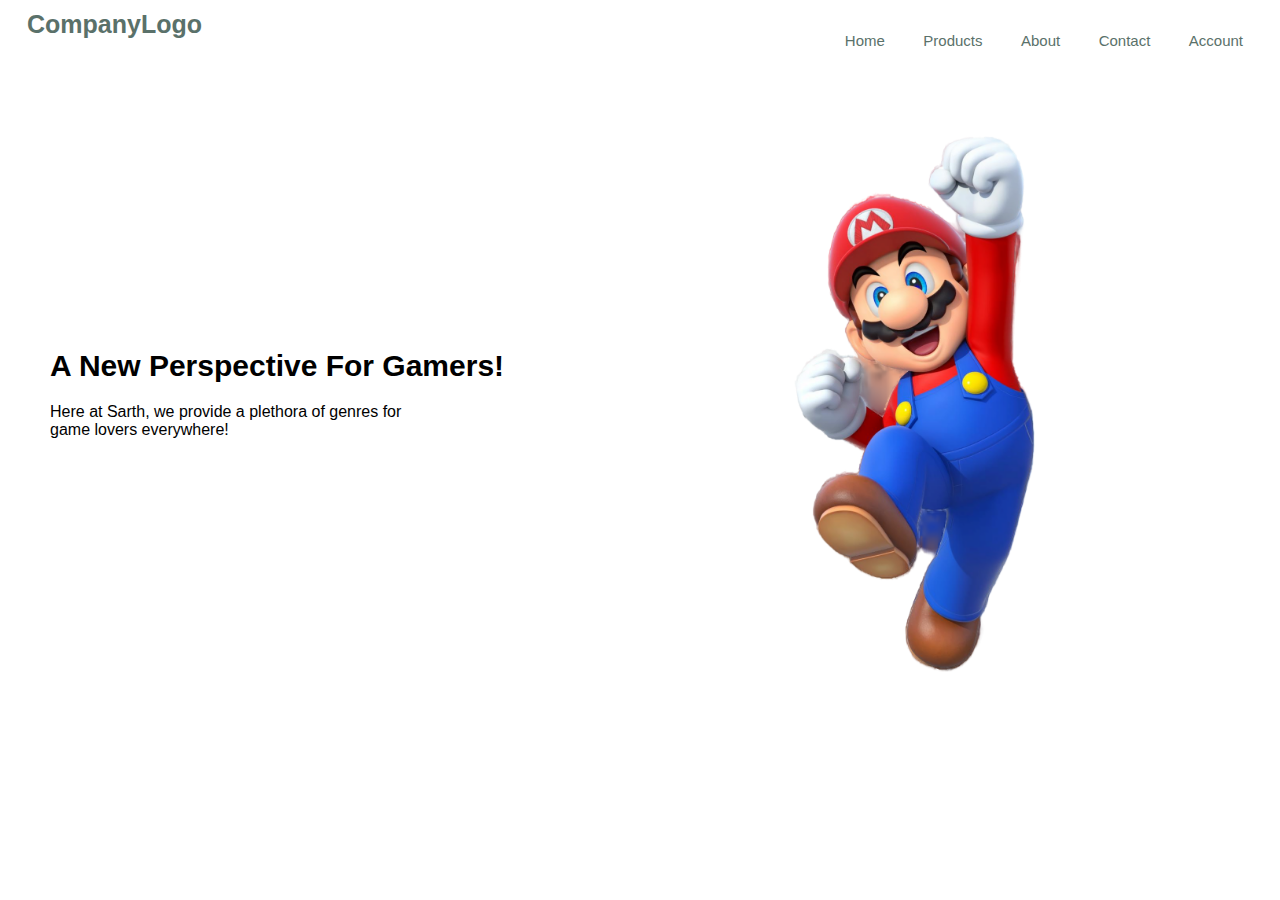
==== index.html @ 65e07c68 "testing something" ====
<!DOCTYPE html>
<html lang = "en">
<head> 
<!-- <meta name="viewport" content="width=device-width, initial-scale=1">  -->
<meta charset="UTF-8">
<title>Sarth | Gaming, Accessories and More!</title>
<link rel = "stylesheet" type="text/css" href="home.css" media = "screen"/>

</head>

<body>
  <!-- <div class = "logo">
    <img src = "HTML/Sarth Logo.jpg" width = "100px">
  </div> -->
<div class = "container">
<div class="navigation">
  <a href="#default" class="logo">CompanyLogo</a>
  <nav>
    <ul>
    <li><a class="active" href="#home">Home</a></li>
    <li><a href=" products">Products</a></li>
    <li><a href="#about">About</a></li>
    <li><a href="#contact">Contact</a></li>
    <li><a href="Account">Account</a></li>
  </ul>
  </nav> 
</div> 
<div class = "header">
  <div class = "section-1">
    <h1>A New Perspective For Gamers!</h1>
    <p>Here at Sarth, we provide a plethora of genres for <br> 
      game lovers everywhere!</p>
  </div>
  <div class = "section-1">
    <img src = "HTML/Mario-bg.jpg">
  </div>
</div>
</div>

<!-- <h2>Just kPlaceholder Text for testing1</h2>

<p>Testing second commit !</p> -->

<div class="range">
  <div class="vert">
    <div class="horiz"></div>
    <div class="horiz"></div>
    <div class="horiz"></div>
  </div>
</div>

</body>
</html>
---- home.css ----
body { 
    margin: 0;
    font-family: Arial, Helvetica, sans-serif;
  }
  
  /* .navigation {
    overflow: hidden;
    background-color: #5A716A;
    padding: 10px 10px;
  } */
  
  .navigation a {
    float: left;
    color: #5A716A;
    text-align: center;
    padding: 12px;
    text-decoration: none;
    font-size: 15px; 
    line-height: 25px;
    border-radius: 4px;
  }
  
  .navigation a.logo {
    font-size: 25px;
    font-weight: bold;
  }
  
  .navigation a:hover {
    background-color: #ddd;
    color: black;
  }
  
  /* .navigation a.active {
    background-color: #b8b8b6;
    color: white;
  } */
  
  /* .navigation-right {
    float: right;
  } */

  .container {
    max-width: 1250px;
    padding-left: 10px;
    padding-right: 10px;
    margin: auto;
  }
  
  nav {
    text-align: right;
    flex: 1;
  }

  nav ul {
    list-style-type: none;
    display: inline-block;
  }

  nav ul li {
    margin-right: 10px;
    display: inline-block;
  }

  .header {
    justify-content: space-around;
    display: flex;
    flex-wrap: wrap;
    align-items: center;
  }

  .section-1 {
    min-width: 250px;
    flex-basis: 50%;
  }

  .section-1 h1 {
    margin-left: 35px;
    font-size: 30px;
  }

  .section-1 p {
    margin-left: 35px;
  }

  .section-1 img {
    /* padding: 50px 0; */
    margin-left: 150px;
    margin-right: 30px;
    margin-top: 40px;
    max-width: 40%;
  }

  @media screen and (max-width: 500px) {
    .navigation a {
      float: none;
      display: block;
      text-align: left;
    }
  }

  

  /* Use the following colour pallet.
0D1821(Rich Black FOGRA) 

5A716A (Hoookers Green) 

D8DAD3(TimberWolf) 

C1420B (Mahogany) 

931F1D (Ruby Red)  */
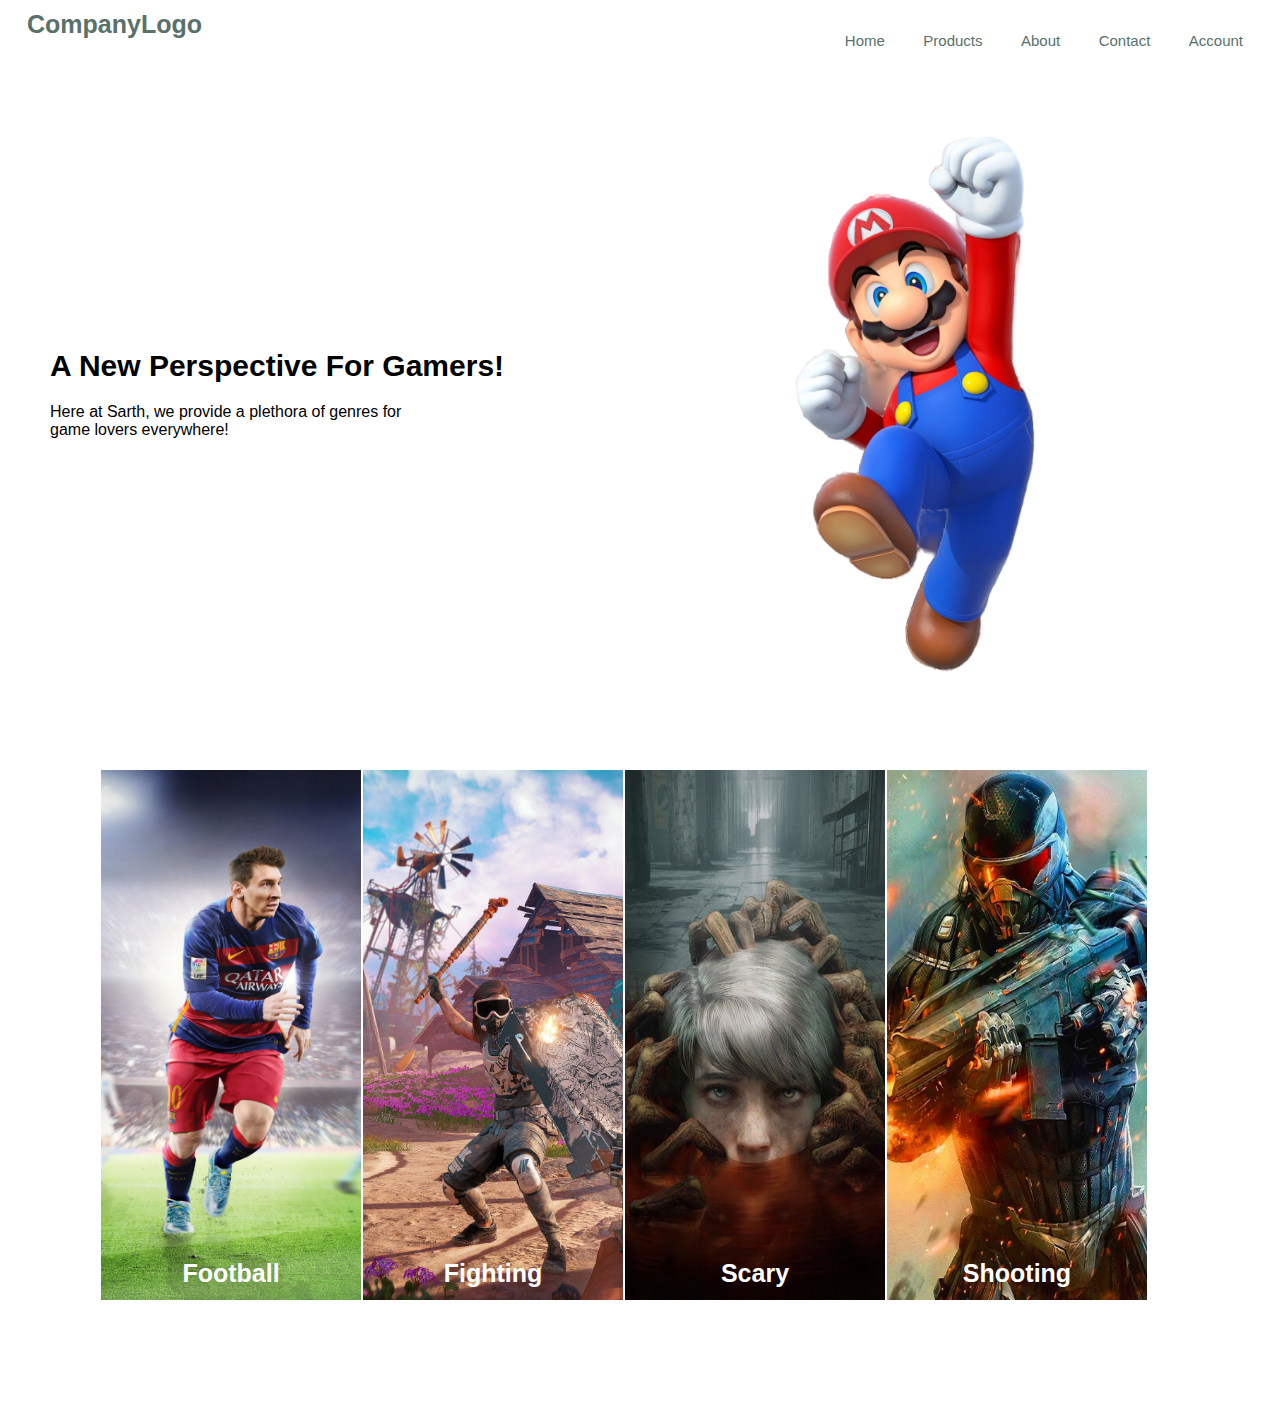
==== commit c7531100: "I added the different genres of games" ====
--- a/index.html
+++ b/index.html
@@ -41,11 +41,27 @@
 
 <p>Testing second commit !</p> -->
 
-<div class="range">
-  <div class="vert">
-    <div class="horiz"></div>
-    <div class="horiz"></div>
-    <div class="horiz"></div>
+
+<div class = "range">
+  <div class="box">
+    <div class="row">
+      <div class="col">
+        <img src = "HTML/football.jpg">
+        <p><b>Football</b></p>
+      </div>
+      <div class="col">
+        <img src = "HTML/fighting.jpg"  >
+        <p><b>Fighting</b></p>
+      </div>
+      <div class="col">
+        <img src = "HTML/scary.jpg" >
+        <p><b>Scary</b></p>
+      </div>
+      <div class="col">
+        <img src = "HTML/shooting.jpg" >
+        <p><b>Shooting</b></p>
+      </div>
+    </div>
   </div>
 </div>
 
--- a/home.css
+++ b/home.css
@@ -99,7 +99,45 @@
     }
   }
 
-  
+  .box{
+    /* box-sizing: border-box; */
+    max-width: 1080px;
+    margin: auto;
+    /* padding-left: 1px;
+    padding-right: 1px; */
+  }
+
+  .range{
+    margin: 70px 10px;
+  }
+
+  .col{
+    width: 260px;
+    height: 530px;
+    float: left;
+    padding: 1px;
+    margin-bottom: 30px;
+  }
+
+  .row{
+    /* content: ""; */
+    display: table;
+    /* clear: both; */
+  }
+
+  .col img{
+    width:260px;
+    height: 530px;
+  } 
+
+  .col p{
+    color: white;
+    font-size: 25px;
+    text-align:center;
+    display:block;
+    padding: 5px;
+    margin-top: -50px;
+  }
 
   /* Use the following colour pallet.
 0D1821(Rich Black FOGRA) 
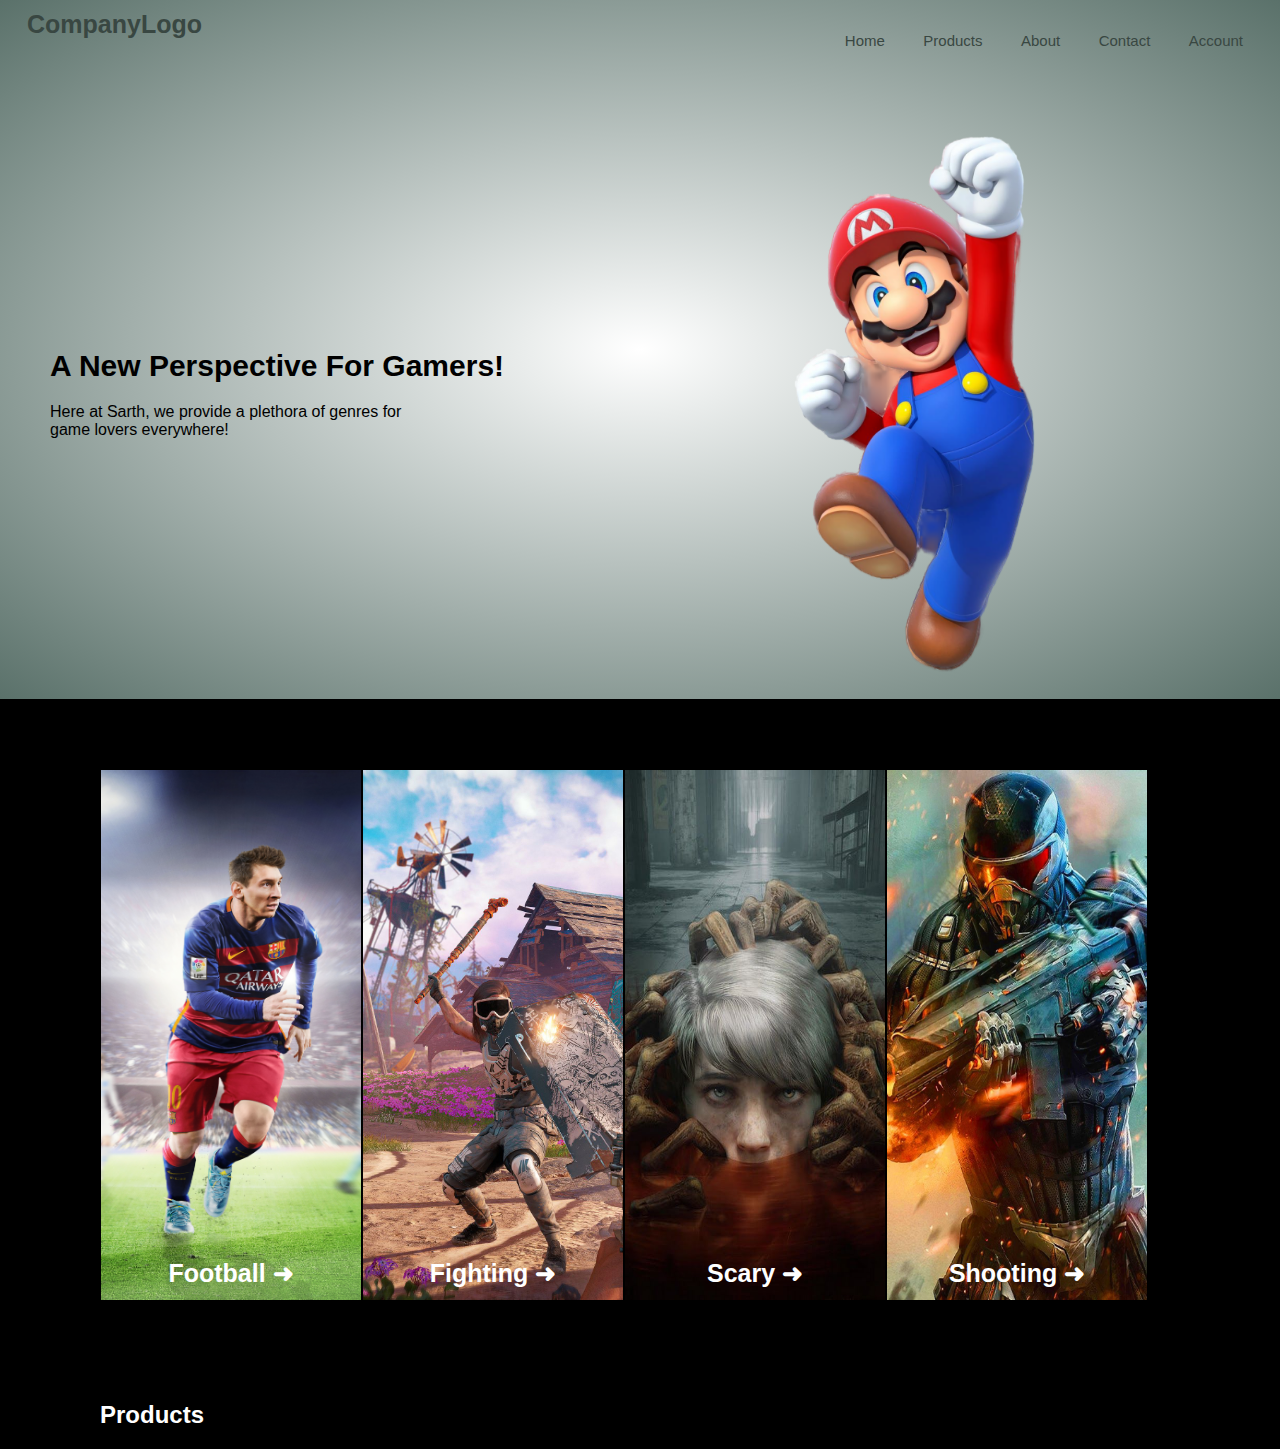
==== commit da06cae8: "background colour+arrow" ====
--- a/index.html
+++ b/index.html
@@ -12,29 +12,31 @@
   <!-- <div class = "logo">
     <img src = "HTML/Sarth Logo.jpg" width = "100px">
   </div> -->
-<div class = "container">
-<div class="navigation">
-  <a href="#default" class="logo">CompanyLogo</a>
-  <nav>
-    <ul>
-    <li><a class="active" href="#home">Home</a></li>
-    <li><a href=" products">Products</a></li>
-    <li><a href="#about">About</a></li>
-    <li><a href="#contact">Contact</a></li>
-    <li><a href="Account">Account</a></li>
-  </ul>
-  </nav> 
-</div> 
-<div class = "header">
-  <div class = "section-1">
-    <h1>A New Perspective For Gamers!</h1>
-    <p>Here at Sarth, we provide a plethora of genres for <br> 
-      game lovers everywhere!</p>
+<div class = "top">
+  <div class = "container">
+    <div class="navigation">
+      <a href="#default" class="logo">CompanyLogo</a>
+      <nav>
+        <ul>
+        <li><a class="active" href="#home">Home</a></li>
+        <li><a href=" products">Products</a></li>
+        <li><a href="#about">About</a></li>
+        <li><a href="#contact">Contact</a></li>
+        <li><a href="Account">Account</a></li>
+      </ul>
+      </nav> 
+    </div> 
+    <div class = "header">
+      <div class = "section-1">
+        <h1>A New Perspective For Gamers!</h1>
+        <p>Here at Sarth, we provide a plethora of genres for <br> 
+          game lovers everywhere!</p>
+      </div>
+      <div class = "section-1">
+        <img src = "HTML/Mario-bg.jpg">
+      </div>
+    </div>
   </div>
-  <div class = "section-1">
-    <img src = "HTML/Mario-bg.jpg">
-  </div>
-</div>
 </div>
 
 <!-- <h2>Just kPlaceholder Text for testing1</h2>
@@ -47,24 +49,28 @@
     <div class="row">
       <div class="col">
         <img src = "HTML/football.jpg">
-        <p><b>Football</b></p>
+        <p><b>Football &#10140;</b></p>
       </div>
       <div class="col">
         <img src = "HTML/fighting.jpg"  >
-        <p><b>Fighting</b></p>
+        <p><b>Fighting &#10140;</b></p>
       </div>
       <div class="col">
         <img src = "HTML/scary.jpg" >
-        <p><b>Scary</b></p>
+        <p><b>Scary &#10140;</b></p>
       </div>
       <div class="col">
         <img src = "HTML/shooting.jpg" >
-        <p><b>Shooting</b></p>
+        <p><b>Shooting &#10140;</b></p>
       </div>
     </div>
   </div>
 </div>
 
+<div class="products">
+  <h2>Products</h2>
+</div>
+
 </body>
 </html>
 
--- a/home.css
+++ b/home.css
@@ -1,7 +1,9 @@
+
 
 body { 
     margin: 0;
     font-family: Arial, Helvetica, sans-serif;
+    background-color: black;
   }
   
   /* .navigation {
@@ -12,7 +14,7 @@
   
   .navigation a {
     float: left;
-    color: #5A716A;
+    color: #394742;
     text-align: center;
     padding: 12px;
     text-decoration: none;
@@ -99,6 +101,10 @@
     }
   }
 
+  .top{
+    background: radial-gradient(#fff, #5A716A);
+  }
+
   .box{
     /* box-sizing: border-box; */
     max-width: 1080px;
@@ -139,6 +145,19 @@
     margin-top: -50px;
   }
 
+  .products{
+    /* box-sizing: border-box; */
+    max-width: 1080px;
+    margin: auto;
+    /* padding-left: 1px;
+    padding-right: 1px; */
+    color: white;
+  }
+
+  /* .produts h2{
+    color:white;
+  } */
+
   /* Use the following colour pallet.
 0D1821(Rich Black FOGRA) 
 
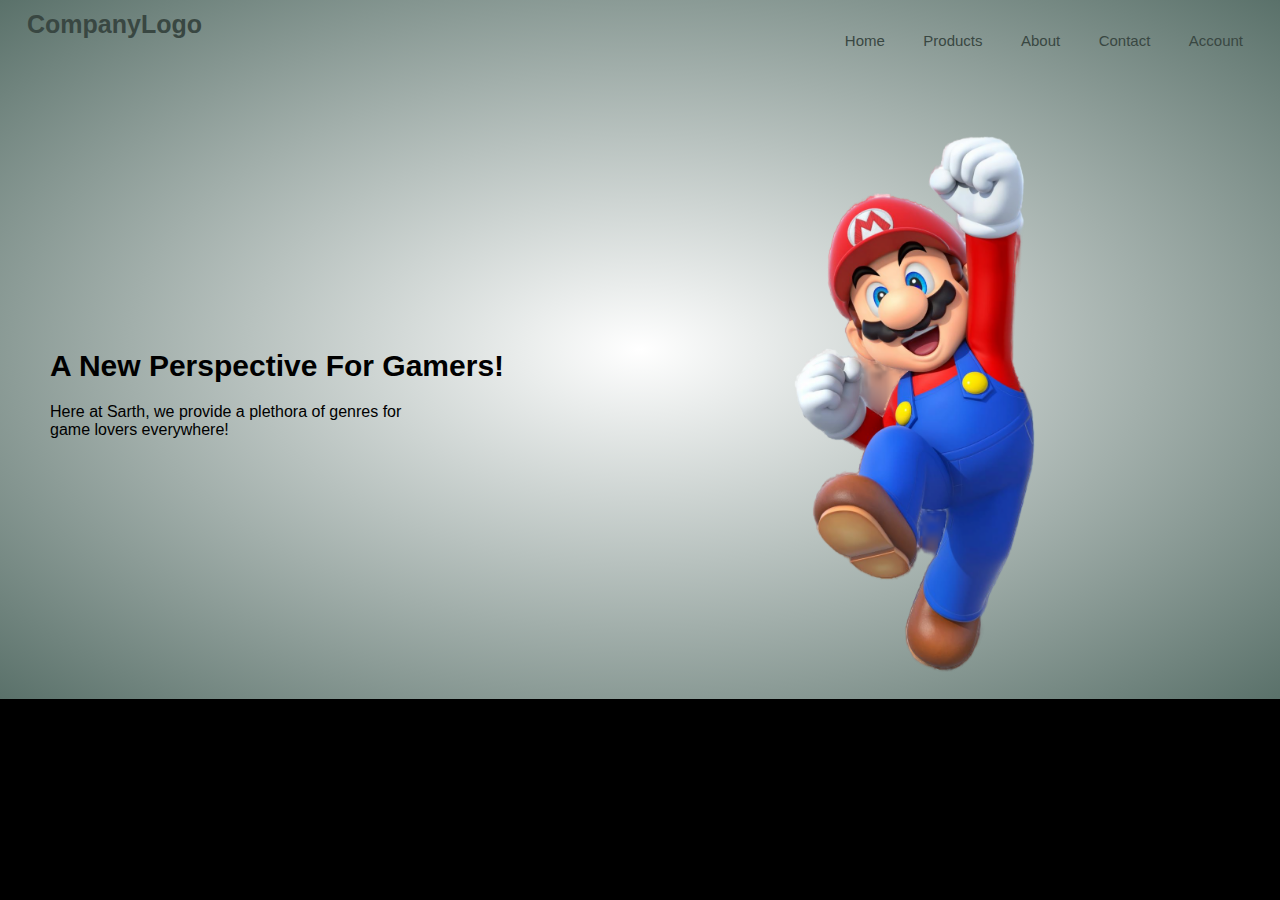
==== commit 00291baa: "testing" ====
--- a/index.html
+++ b/index.html
@@ -38,39 +38,12 @@
     </div>
   </div>
 </div>
-
+ <p>test</p>
 <!-- <h2>Just kPlaceholder Text for testing1</h2>
 
 <p>Testing second commit !</p> -->
 
 
-<div class = "range">
-  <div class="box">
-    <div class="row">
-      <div class="col">
-        <img src = "HTML/football.jpg">
-        <p><b>Football &#10140;</b></p>
-      </div>
-      <div class="col">
-        <img src = "HTML/fighting.jpg"  >
-        <p><b>Fighting &#10140;</b></p>
-      </div>
-      <div class="col">
-        <img src = "HTML/scary.jpg" >
-        <p><b>Scary &#10140;</b></p>
-      </div>
-      <div class="col">
-        <img src = "HTML/shooting.jpg" >
-        <p><b>Shooting &#10140;</b></p>
-      </div>
-    </div>
-  </div>
-</div>
-
-<div class="products">
-  <h2>Products</h2>
-</div>
-
 </body>
 </html>
 
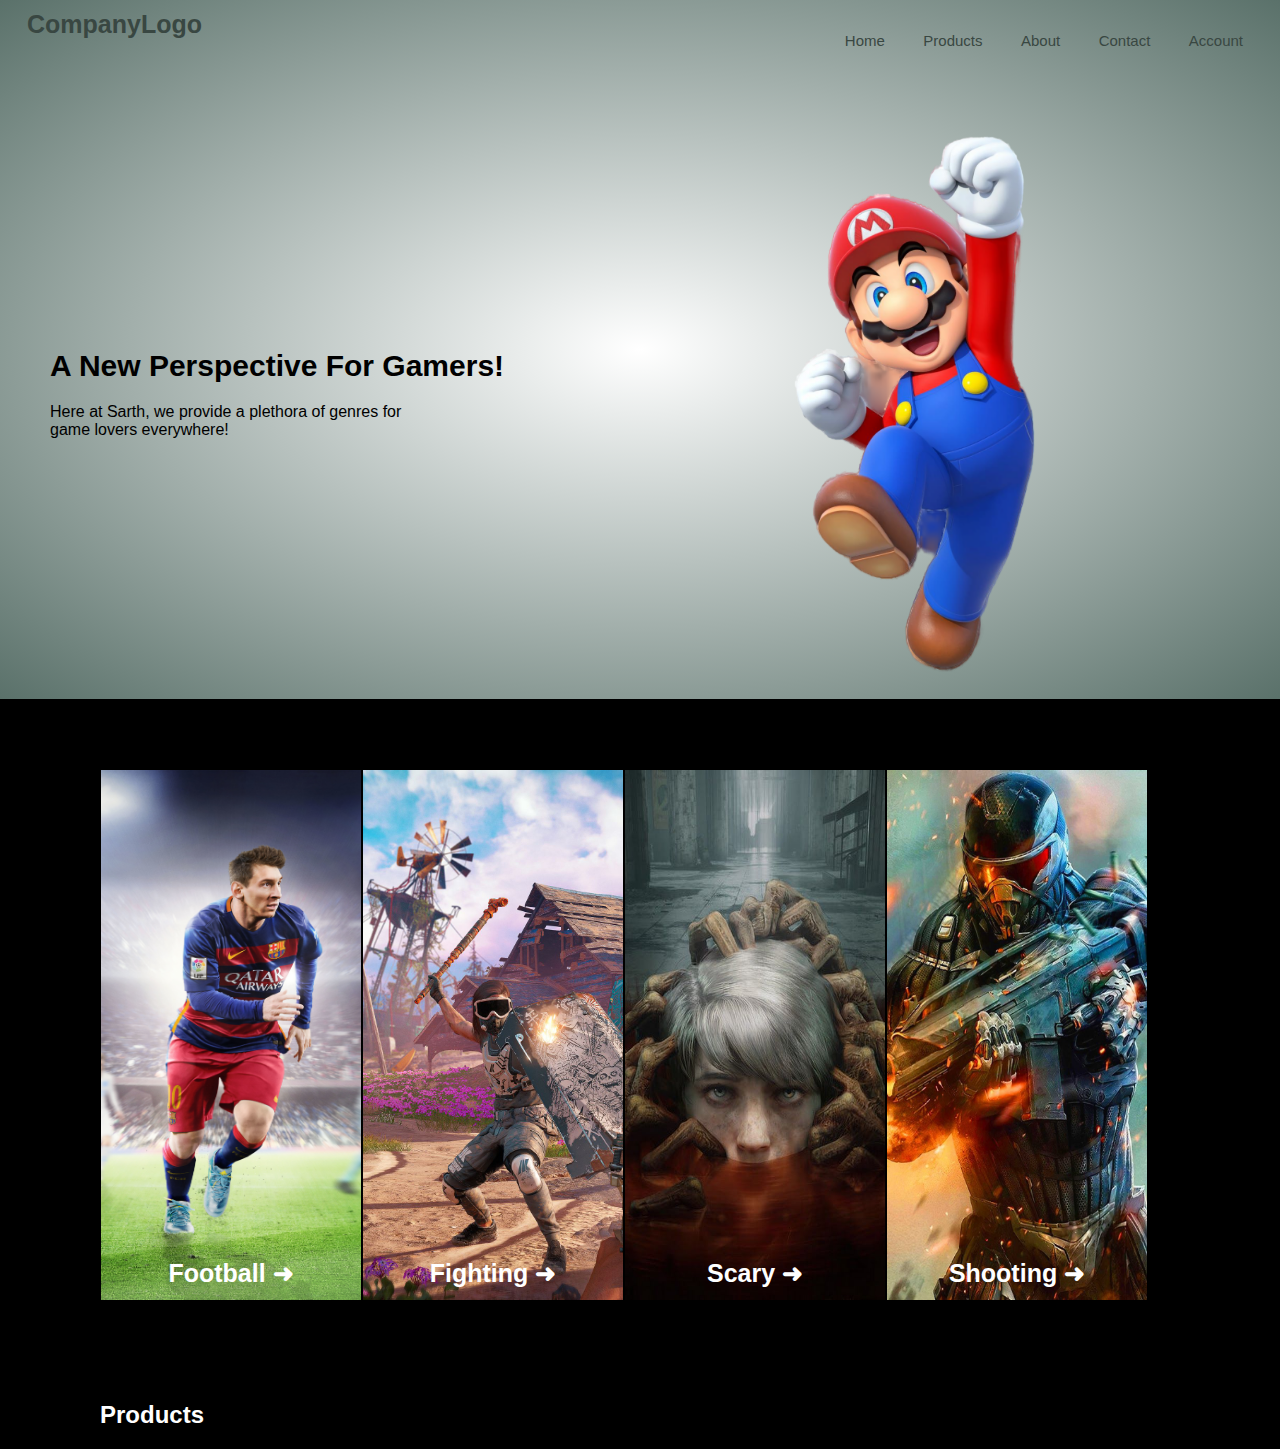
==== commit 1f690441: "Update index.html" ====
--- a/index.html
+++ b/index.html
@@ -38,12 +38,39 @@
     </div>
   </div>
 </div>
- <p>test</p>
+
 <!-- <h2>Just kPlaceholder Text for testing1</h2>
 
 <p>Testing second commit !</p> -->
 
 
+<div class = "range">
+  <div class="box">
+    <div class="row">
+      <div class="col">
+        <img src = "HTML/football.jpg">
+        <p><b>Football &#10140;</b></p>
+      </div>
+      <div class="col">
+        <img src = "HTML/fighting.jpg"  >
+        <p><b>Fighting &#10140;</b></p>
+      </div>
+      <div class="col">
+        <img src = "HTML/scary.jpg" >
+        <p><b>Scary &#10140;</b></p>
+      </div>
+      <div class="col">
+        <img src = "HTML/shooting.jpg" >
+        <p><b>Shooting &#10140;</b></p>
+      </div>
+    </div>
+  </div>
+</div>
+
+<div class="products">
+  <h2>Products</h2>
+</div>
+
 </body>
 </html>
 
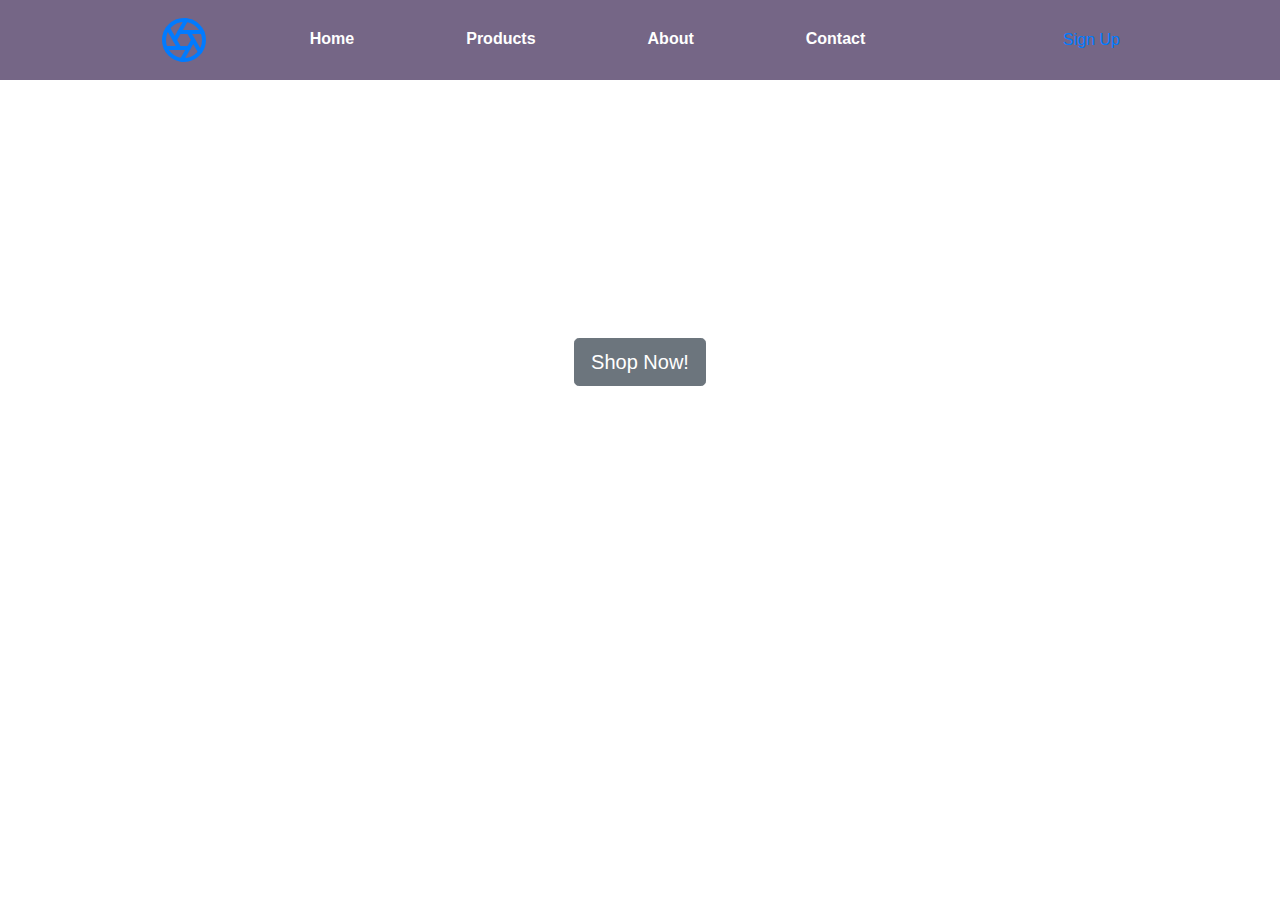
==== commit 548922d6: "new homepage - needs footer + carousel" ====
--- a/index.html
+++ b/index.html
@@ -1,76 +1,77 @@
 <!DOCTYPE html>
-<html lang = "en">
-<head> 
-<!-- <meta name="viewport" content="width=device-width, initial-scale=1">  -->
-<meta charset="UTF-8">
-<title>Sarth | Gaming, Accessories and More!</title>
-<link rel = "stylesheet" type="text/css" href="home.css" media = "screen"/>
+<html lang="en">
 
+<head>
+    <title>Sarth | Gaming and More!</title>
+    <meta charset="utf-8">
+    <meta name="viewport" content="width=device-width, initial-scale=1">
+    <!-- <style>
+        @import url('https://fonts.googleapis.com/css2?family=Roboto+Condensed:wght@300;700&display=swap');
+    </style> -->
+    <link rel="stylesheet" type="text/css" href="home.css">
+
+    <link rel="stylesheet" type="text/css" href="./bootstrap.min.css">
+    <script src="https://ajax.googleapis.com/ajax/libs/jquery/3.6.0/jquery.min.js"></script>
+    <script src="https://maxcdn.bootstrapcdn.com/bootstrap/3.4.1/js/bootstrap.min.js"></script>
+
+    <script src="index.js"></script>
 </head>
 
 <body>
-  <!-- <div class = "logo">
-    <img src = "HTML/Sarth Logo.jpg" width = "100px">
-  </div> -->
-<div class = "top">
-  <div class = "container">
-    <div class="navigation">
-      <a href="#default" class="logo">CompanyLogo</a>
-      <nav>
-        <ul>
-        <li><a class="active" href="#home">Home</a></li>
-        <li><a href=" products">Products</a></li>
-        <li><a href="#about">About</a></li>
-        <li><a href="#contact">Contact</a></li>
-        <li><a href="Account">Account</a></li>
-      </ul>
-      </nav> 
-    </div> 
-    <div class = "header">
-      <div class = "section-1">
-        <h1>A New Perspective For Gamers!</h1>
-        <p>Here at Sarth, we provide a plethora of genres for <br> 
-          game lovers everywhere!</p>
-      </div>
-      <div class = "section-1">
-        <img src = "HTML/Mario-bg.jpg">
-      </div>
-    </div>
-  </div>
-</div>
+    <nav class="navbar-expand-md flex-md-row justify-content-between"
+        style="align-items: center; display: flex;height: 80px; background-color: rgb(25, 0, 54, 0.6); padding-left: 10rem; padding-right: 10rem;">
+        <a href="#">
+            <svg xmlns="http://www.w3.org/2000/svg" width="48" height="48" viewBox="0 0 24 24" fill="none"
+                stroke="currentColor" stroke-width="2" stroke-linecap="round" stroke-linejoin="round"
+                class="d-block mx-auto">
+                <circle cx="12" cy="12" r="10"></circle>
+                <line x1="14.31" y1="8" x2="20.05" y2="17.94"></line>
+                <line x1="9.69" y1="8" x2="21.17" y2="8"></line>
+                <line x1="7.38" y1="12" x2="13.12" y2="2.06"></line>
+                <line x1="9.69" y1="16" x2="3.95" y2="6.06"></line>
+                <line x1="14.31" y1="16" x2="2.83" y2="16"></line>
+                <line x1="16.62" y1="12" x2="10.88" y2="21.94"></line>
+            </svg>
+        </a>
+        <div id="main-navigation">
+            <ul class="navbar-nav">
+                <!-- <li class="nav-item py-2" style="padding-right: 5rem;"> -->
+                <li class = "nav-item py-2">
+                    <a class="nav-link" href="#">Home</a>
+                </li>
+                <!-- <li class="nav-item py-2" style="padding-right: 5rem;"> -->
+                <li class = "nav-item py-2">
+                    <a class="nav-link" href="#">Products</a>
+                </li>
+                <!-- <li class="nav-item py-2" style="padding-right: 5rem;"> -->
+                <li class = "nav-item py-2">
+                    <a class="nav-link" href="#">About</a>
+                </li>
+                <!-- <li class="nav-item py-2" style="padding-right: 5rem;"> -->
+                <li class = "nav-item py-2">
+                    <a class="nav-link" href="#">Contact</a>
+                </li>
+            </ul>
+        </div>
 
-<!-- <h2>Just kPlaceholder Text for testing1</h2>
+        <div class="nav navbar-nav">
+            <li><a href="#">Sign Up</a></li>
+        </div>
+    </nav>
 
-<p>Testing second commit !</p> -->
+    <main role="main" class="col-md-5 p-lg-5 mx-auto my-5 text-center">
+        <h1 style="color: white;">Welcome to Sarth!</h1>
+        <p class="lead" style="color: white;">Sarth is a game store website, suited to game lovers everywhere!
+            Explore our range 
+            of games by clicking the button below.</p>
+        <p class="lead" style="color: white;">
+            <a href="#" onclick="hello()" class="btn btn-lg btn-secondary">Shop Now!</a>
+        </p>
+    </main>
+
+</body>
+
+</html>
 
 
-<div class = "range">
-  <div class="box">
-    <div class="row">
-      <div class="col">
-        <img src = "HTML/football.jpg">
-        <p><b>Football &#10140;</b></p>
-      </div>
-      <div class="col">
-        <img src = "HTML/fighting.jpg"  >
-        <p><b>Fighting &#10140;</b></p>
-      </div>
-      <div class="col">
-        <img src = "HTML/scary.jpg" >
-        <p><b>Scary &#10140;</b></p>
-      </div>
-      <div class="col">
-        <img src = "HTML/shooting.jpg" >
-        <p><b>Shooting &#10140;</b></p>
-      </div>
-    </div>
-  </div>
-</div>
 
-<div class="products">
-  <h2>Products</h2>
-</div>
-
-</body>
-</html>
-
--- a/home.css
+++ b/home.css
@@ -1,162 +1,32 @@
-
+@import url('https://fonts.googleapis.com/css2?family=Roboto+Condensed:wght@300;700&display=swap');
 
 body { 
-    margin: 0;
-    font-family: Arial, Helvetica, sans-serif;
-    background-color: black;
-  }
-  
-  /* .navigation {
-    overflow: hidden;
-    background-color: #5A716A;
-    padding: 10px 10px;
-  } */
-  
-  .navigation a {
-    float: left;
-    color: #394742;
-    text-align: center;
-    padding: 12px;
-    text-decoration: none;
-    font-size: 15px; 
-    line-height: 25px;
-    border-radius: 4px;
-  }
-  
-  .navigation a.logo {
-    font-size: 25px;
-    font-weight: bold;
-  }
-  
-  .navigation a:hover {
-    background-color: #ddd;
-    color: black;
-  }
-  
-  /* .navigation a.active {
-    background-color: #b8b8b6;
-    color: white;
-  } */
-  
-  /* .navigation-right {
-    float: right;
-  } */
-
-  .container {
-    max-width: 1250px;
-    padding-left: 10px;
-    padding-right: 10px;
-    margin: auto;
-  }
-  
-  nav {
-    text-align: right;
-    flex: 1;
+    /* margin: 0; */
+    /* background-color: black; */
+    font-family: 'Roboto Condensed', sans-serif;
+    background: url(../Team-19/HTML/homepage.jpg) no-repeat center center fixed;
   }
 
-  nav ul {
-    list-style-type: none;
-    display: inline-block;
-  }
+.nav-link,
+.navbar-brand {
+    color: #fff;
+    cursor: pointer;
+}
+.nav-link {
+    margin-right: 1em !important;
+    border-bottom:  2px solid transparent;
+    transition: .4s;
+}
 
-  nav ul li {
-    margin-right: 10px;
-    display: inline-block;
-  }
+#main-navigation ul li a {
+    font-weight: bold;
+}
 
-  .header {
-    justify-content: space-around;
-    display: flex;
-    flex-wrap: wrap;
-    align-items: center;
-  }
+.navbar-nav .nav-item {
+    padding-right: 5rem;
+}
+  
 
-  .section-1 {
-    min-width: 250px;
-    flex-basis: 50%;
-  }
-
-  .section-1 h1 {
-    margin-left: 35px;
-    font-size: 30px;
-  }
-
-  .section-1 p {
-    margin-left: 35px;
-  }
-
-  .section-1 img {
-    /* padding: 50px 0; */
-    margin-left: 150px;
-    margin-right: 30px;
-    margin-top: 40px;
-    max-width: 40%;
-  }
-
-  @media screen and (max-width: 500px) {
-    .navigation a {
-      float: none;
-      display: block;
-      text-align: left;
-    }
-  }
-
-  .top{
-    background: radial-gradient(#fff, #5A716A);
-  }
-
-  .box{
-    /* box-sizing: border-box; */
-    max-width: 1080px;
-    margin: auto;
-    /* padding-left: 1px;
-    padding-right: 1px; */
-  }
-
-  .range{
-    margin: 70px 10px;
-  }
-
-  .col{
-    width: 260px;
-    height: 530px;
-    float: left;
-    padding: 1px;
-    margin-bottom: 30px;
-  }
-
-  .row{
-    /* content: ""; */
-    display: table;
-    /* clear: both; */
-  }
-
-  .col img{
-    width:260px;
-    height: 530px;
-  } 
-
-  .col p{
-    color: white;
-    font-size: 25px;
-    text-align:center;
-    display:block;
-    padding: 5px;
-    margin-top: -50px;
-  }
-
-  .products{
-    /* box-sizing: border-box; */
-    max-width: 1080px;
-    margin: auto;
-    /* padding-left: 1px;
-    padding-right: 1px; */
-    color: white;
-  }
-
-  /* .produts h2{
-    color:white;
-  } */
 
   /* Use the following colour pallet.
 0D1821(Rich Black FOGRA) 
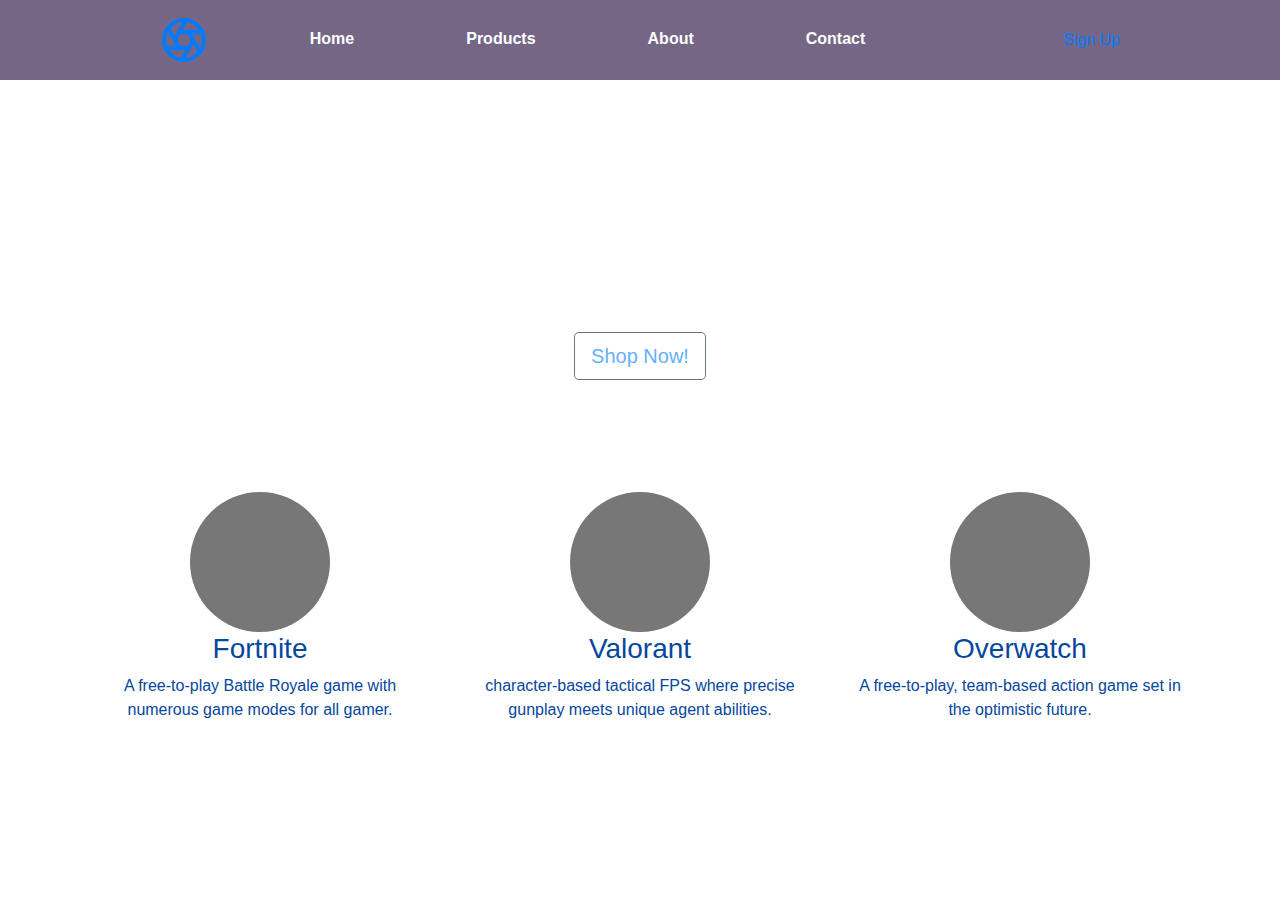
==== commit d6b98e17: "product info editing" ====
--- a/index.html
+++ b/index.html
@@ -1,13 +1,13 @@
 <!DOCTYPE html>
 <html lang="en">
+
+<div class = "bg-img">
 
 <head>
     <title>Sarth | Gaming and More!</title>
     <meta charset="utf-8">
     <meta name="viewport" content="width=device-width, initial-scale=1">
-    <!-- <style>
-        @import url('https://fonts.googleapis.com/css2?family=Roboto+Condensed:wght@300;700&display=swap');
-    </style> -->
+
     <link rel="stylesheet" type="text/css" href="home.css">
 
     <link rel="stylesheet" type="text/css" href="./bootstrap.min.css">
@@ -16,6 +16,8 @@
 
     <script src="index.js"></script>
 </head>
+
+<!--------------------LOGO-------------------->
 
 <body>
     <nav class="navbar-expand-md flex-md-row justify-content-between"
@@ -33,21 +35,20 @@
                 <line x1="16.62" y1="12" x2="10.88" y2="21.94"></line>
             </svg>
         </a>
+
+<!--------------------NAVBAR-------------------->
+
         <div id="main-navigation">
             <ul class="navbar-nav">
-                <!-- <li class="nav-item py-2" style="padding-right: 5rem;"> -->
                 <li class = "nav-item py-2">
                     <a class="nav-link" href="#">Home</a>
                 </li>
-                <!-- <li class="nav-item py-2" style="padding-right: 5rem;"> -->
                 <li class = "nav-item py-2">
                     <a class="nav-link" href="#">Products</a>
                 </li>
-                <!-- <li class="nav-item py-2" style="padding-right: 5rem;"> -->
                 <li class = "nav-item py-2">
                     <a class="nav-link" href="#">About</a>
                 </li>
-                <!-- <li class="nav-item py-2" style="padding-right: 5rem;"> -->
                 <li class = "nav-item py-2">
                     <a class="nav-link" href="#">Contact</a>
                 </li>
@@ -59,15 +60,68 @@
         </div>
     </nav>
 
+<!--------------------------HEADER-------------------------------->
+
     <main role="main" class="col-md-5 p-lg-5 mx-auto my-5 text-center">
-        <h1 style="color: white;">Welcome to Sarth!</h1>
-        <p class="lead" style="color: white;">Sarth is a game store website, suited to game lovers everywhere!
+        <h1 style="color: white; font-size:3vw;">Welcome to Sarth!</h1>
+        <p class="lead" style="color: white; font-size: 1.5vw;">Sarth is a game store website, suited to game lovers everywhere!
             Explore our range 
             of games by clicking the button below.</p>
         <p class="lead" style="color: white;">
-            <a href="#" onclick="hello()" class="btn btn-lg btn-secondary">Shop Now!</a>
+            <a href="#" onclick="hello()" class="btn btn-lg btn-secondary" style="color: #65b0ff; background-color:white">Shop Now!</a>
         </p>
     </main>
+  </div>
+<!--------------------- PRODUCT CAROUSEL-------------------------->
+
+    <!-- <section class = "feat-prods">
+      <h2 class = "prod-category">Featured Products</h2>
+      <button class = "prev-btn"><img src = "HTML/arrow.png" alt = ""></button>
+      <button class = "next-btn"><img src = "HTML/arrow.png" alt = ""></button>
+        <div class = "prod-container">
+          <div class = "prod-card">
+            <div class = "prod-img">
+              <img src = "HTML/fortnite.jpg" class = "prod-thumbnail" alt = "">
+            </div>
+            <div class = "prod-info">
+              <h2 class = "prod-name">Fortnite</h2>
+              <p class = "prod-description">Survival first-person game</p>
+            </div>
+          </div>
+        </div>
+    </section> -->
+
+<!------------------------REVIEWS SECTION------------------------------>
+
+    <div class="container marketing">
+
+      <div class="row">
+        <div class="col-lg-4">
+          <svg class="bd-placeholder-img rounded-circle" width="140" height="140" xmlns="http://www.w3.org/2000/svg" role="img" aria-label="Placeholder: 140x140" preserveAspectRatio="xMidYMid slice" focusable="false"><title>Placeholder</title><rect width="100%" height="100%" fill="#777"/><text x="50%" y="50%" fill="#777" dy=".3em">140x140</text></svg>
+  
+          <h3 class="fw-normal" style = "color: #06479e;">Fortnite</h3>
+          <p>A free-to-play Battle Royale game with numerous game modes for all gamer.</p>
+        </div>
+        <div class="col-lg-4">
+          <svg class="bd-placeholder-img rounded-circle" width="140" height="140" xmlns="http://www.w3.org/2000/svg" role="img" aria-label="Placeholder: 140x140" preserveAspectRatio="xMidYMid slice" focusable="false"><title>Placeholder</title><rect width="100%" height="100%" fill="#777"/><text x="50%" y="50%" fill="#777" dy=".3em">140x140</text></svg>
+  
+          <h3 class="fw-normal" style = "color: #06479e;">Valorant</h3>
+          <p>character-based tactical FPS where precise gunplay meets unique agent abilities.</p>
+        </div>
+        <div class="col-lg-4">
+          <svg class="bd-placeholder-img rounded-circle" width="140" height="140" xmlns="http://www.w3.org/2000/svg" role="img" aria-label="Placeholder: 140x140" preserveAspectRatio="xMidYMid slice" focusable="false"><title>Placeholder</title><rect width="100%" height="100%" fill="#777"/><text x="50%" y="50%" fill="#777" dy=".3em">140x140</text></svg>
+  
+          <h3 class="fw-normal" style = "color: #06479e;">Overwatch</h3>
+          <p>A free-to-play, team-based action game set in the optimistic future.</p>
+        </div>
+      </div>
+
+
+<!-----------------------------FOOTER----------------------------->
+
+<!-- <div class = "footer">
+  <p>Footer goes here</p>
+</div> -->
 
 </body>
 
--- a/home.css
+++ b/home.css
@@ -4,8 +4,17 @@
     /* margin: 0; */
     /* background-color: black; */
     font-family: 'Roboto Condensed', sans-serif;
-    background: url(../Team-19/HTML/homepage.jpg) no-repeat center center fixed;
   }
+
+.bg-img {
+  background-image: url(../Team-19/HTML/homepage.jpg);
+  background-repeat: no-repeat;
+  background-size: cover;
+  background-position: center;
+  height: 100%;
+}
+
+/*                   NAVBAR                  */
 
 .nav-link,
 .navbar-brand {
@@ -25,7 +34,92 @@
 .navbar-nav .nav-item {
     padding-right: 5rem;
 }
-  
+
+/* .feat-prods h2 .feat-prods-title {
+  text-align: center;
+} */
+
+/*                  CAROUSEL                */
+
+/* .feat-prods {
+  overflow: hidden;
+  padding: 25px;
+  position: relative;
+}
+
+.prev-btn, .next-btn {
+  background: linear-gradient(90deg, black 0%, white 100%);
+  cursor: pointer;
+  z-index: 8;
+  height: 100%;
+  width: 10vw;
+  display: flex;
+  position: absolute;
+  align-items: center;
+  justify-content: center;
+  top: 0%;
+  size: 10px;
+}
+
+.prod-category {
+  margin-bottom: 50px;
+  padding: 0 10vw;
+  text-transform: capitalize;
+  text-align: center;
+  font-weight: 500;
+  font-size: 30px;
+}
+
+.prod-container {
+  overflow-x: auto;
+  display: flex;
+  padding: 0 10vw;
+  scroll-behavior: smooth;
+}
+
+.prod-img {
+  overflow: hidden;
+  height: 10vw;
+  width: 100%;
+  position: relative;
+}
+
+.prod-container::-webkit-scrollbar{
+  display: none;
+}
+
+.prod-thumbnail {
+  object-fit: cover;
+  width: 100%;
+  height: 100%
+} */
+
+/*            REVIEW SECTION          */
+
+.marketing .col-lg-4 {
+  text-align: center;
+  margin-bottom: 1.5rem;
+}
+
+.marketing .col-lg-4 p {
+  margin-left: .75rem;
+  margin-right: .75rem;
+  color: #06479e;
+}
+
+
+
+
+/* .footer {
+  position: fixed;
+  left: 0;
+  bottom: 0;
+  width: 100%;
+  background-color: #161250;
+  color: white;
+  text-align: center;
+}
+   */
 
 
   /* Use the following colour pallet.
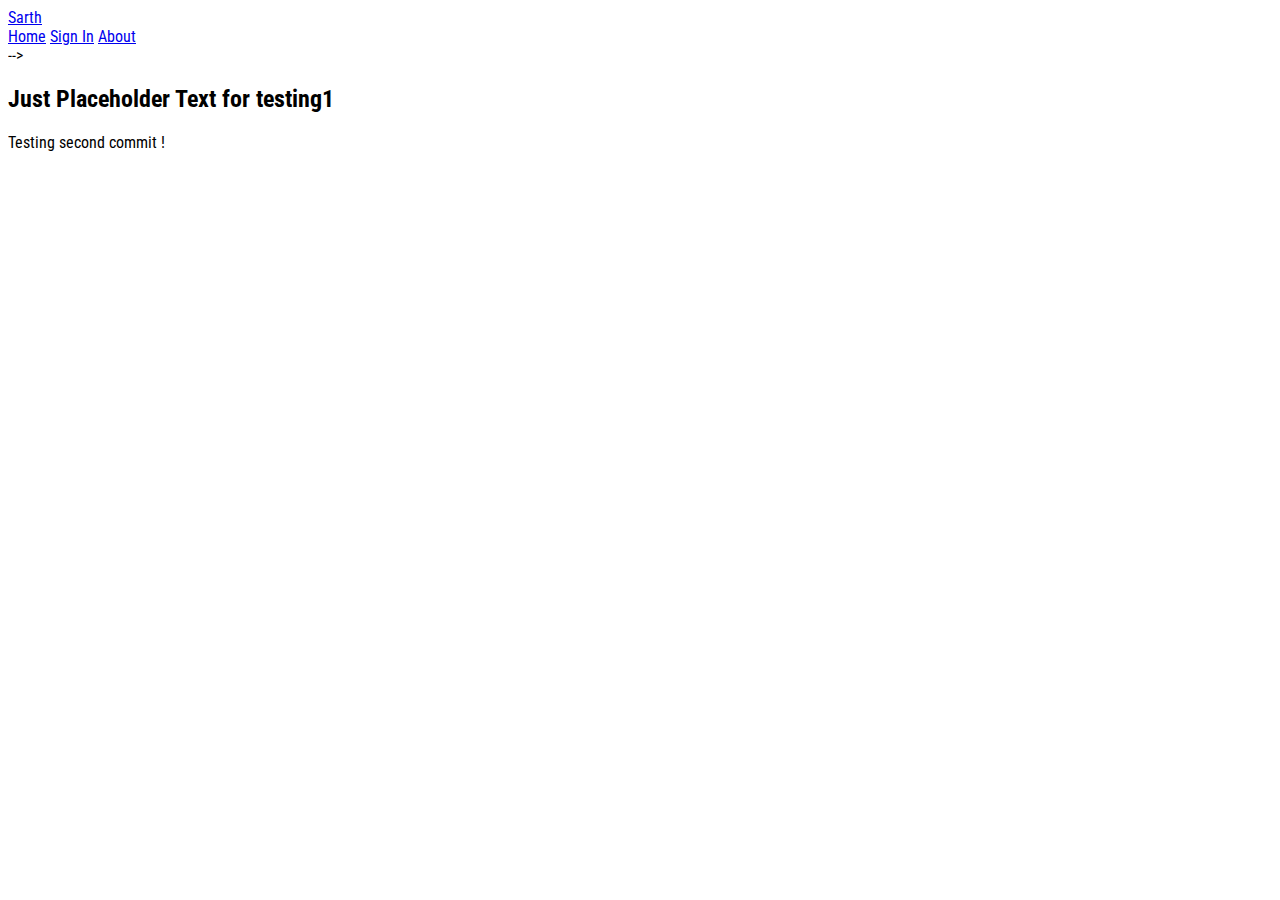
==== commit 47a8e99c: "Merge branch 'main' of github.com:lenaakhter/Team-19" ====
--- a/index.html
+++ b/index.html
@@ -1,131 +1,24 @@
 <!DOCTYPE html>
-<html lang="en">
+<html>
+<head>
+<meta name="viewport" content="width=device-width, initial-scale=1">
+<link rel = "stylesheet" type="text/css" href="home.css" media = "screen"/>
 
-<div class = "bg-img">
-
-<head>
-    <title>Sarth | Gaming and More!</title>
-    <meta charset="utf-8">
-    <meta name="viewport" content="width=device-width, initial-scale=1">
-
-    <link rel="stylesheet" type="text/css" href="home.css">
-
-    <link rel="stylesheet" type="text/css" href="./bootstrap.min.css">
-    <script src="https://ajax.googleapis.com/ajax/libs/jquery/3.6.0/jquery.min.js"></script>
-    <script src="https://maxcdn.bootstrapcdn.com/bootstrap/3.4.1/js/bootstrap.min.js"></script>
-
-    <script src="index.js"></script>
 </head>
 
-<!--------------------LOGO-------------------->
+<body>
 
-<body>
-    <nav class="navbar-expand-md flex-md-row justify-content-between"
-        style="align-items: center; display: flex;height: 80px; background-color: rgb(25, 0, 54, 0.6); padding-left: 10rem; padding-right: 10rem;">
-        <a href="#">
-            <svg xmlns="http://www.w3.org/2000/svg" width="48" height="48" viewBox="0 0 24 24" fill="none"
-                stroke="currentColor" stroke-width="2" stroke-linecap="round" stroke-linejoin="round"
-                class="d-block mx-auto">
-                <circle cx="12" cy="12" r="10"></circle>
-                <line x1="14.31" y1="8" x2="20.05" y2="17.94"></line>
-                <line x1="9.69" y1="8" x2="21.17" y2="8"></line>
-                <line x1="7.38" y1="12" x2="13.12" y2="2.06"></line>
-                <line x1="9.69" y1="16" x2="3.95" y2="6.06"></line>
-                <line x1="14.31" y1="16" x2="2.83" y2="16"></line>
-                <line x1="16.62" y1="12" x2="10.88" y2="21.94"></line>
-            </svg>
-        </a>
-
-<!--------------------NAVBAR-------------------->
-
-        <div id="main-navigation">
-            <ul class="navbar-nav">
-                <li class = "nav-item py-2">
-                    <a class="nav-link" href="#">Home</a>
-                </li>
-                <li class = "nav-item py-2">
-                    <a class="nav-link" href="#">Products</a>
-                </li>
-                <li class = "nav-item py-2">
-                    <a class="nav-link" href="#">About</a>
-                </li>
-                <li class = "nav-item py-2">
-                    <a class="nav-link" href="#">Contact</a>
-                </li>
-            </ul>
-        </div>
-
-        <div class="nav navbar-nav">
-            <li><a href="#">Sign Up</a></li>
-        </div>
-    </nav>
-
-<!--------------------------HEADER-------------------------------->
-
-    <main role="main" class="col-md-5 p-lg-5 mx-auto my-5 text-center">
-        <h1 style="color: white; font-size:3vw;">Welcome to Sarth!</h1>
-        <p class="lead" style="color: white; font-size: 1.5vw;">Sarth is a game store website, suited to game lovers everywhere!
-            Explore our range 
-            of games by clicking the button below.</p>
-        <p class="lead" style="color: white;">
-            <a href="#" onclick="hello()" class="btn btn-lg btn-secondary" style="color: #65b0ff; background-color:white">Shop Now!</a>
-        </p>
-    </main>
+<div class="header">
+  <a href="#default" class="logo">Sarth</a>
+  <div class="header-right">
+    <a class="active" href="#home">Home</a>
+    <a href="#signin">Sign In</a>
+    <a href="#about">About</a>
   </div>
-<!--------------------- PRODUCT CAROUSEL-------------------------->
-
-    <!-- <section class = "feat-prods">
-      <h2 class = "prod-category">Featured Products</h2>
-      <button class = "prev-btn"><img src = "HTML/arrow.png" alt = ""></button>
-      <button class = "next-btn"><img src = "HTML/arrow.png" alt = ""></button>
-        <div class = "prod-container">
-          <div class = "prod-card">
-            <div class = "prod-img">
-              <img src = "HTML/fortnite.jpg" class = "prod-thumbnail" alt = "">
-            </div>
-            <div class = "prod-info">
-              <h2 class = "prod-name">Fortnite</h2>
-              <p class = "prod-description">Survival first-person game</p>
-            </div>
-          </div>
-        </div>
-    </section> -->
-
-<!------------------------REVIEWS SECTION------------------------------>
-
-    <div class="container marketing">
-
-      <div class="row">
-        <div class="col-lg-4">
-          <svg class="bd-placeholder-img rounded-circle" width="140" height="140" xmlns="http://www.w3.org/2000/svg" role="img" aria-label="Placeholder: 140x140" preserveAspectRatio="xMidYMid slice" focusable="false"><title>Placeholder</title><rect width="100%" height="100%" fill="#777"/><text x="50%" y="50%" fill="#777" dy=".3em">140x140</text></svg>
-  
-          <h3 class="fw-normal" style = "color: #06479e;">Fortnite</h3>
-          <p>A free-to-play Battle Royale game with numerous game modes for all gamer.</p>
-        </div>
-        <div class="col-lg-4">
-          <svg class="bd-placeholder-img rounded-circle" width="140" height="140" xmlns="http://www.w3.org/2000/svg" role="img" aria-label="Placeholder: 140x140" preserveAspectRatio="xMidYMid slice" focusable="false"><title>Placeholder</title><rect width="100%" height="100%" fill="#777"/><text x="50%" y="50%" fill="#777" dy=".3em">140x140</text></svg>
-  
-          <h3 class="fw-normal" style = "color: #06479e;">Valorant</h3>
-          <p>character-based tactical FPS where precise gunplay meets unique agent abilities.</p>
-        </div>
-        <div class="col-lg-4">
-          <svg class="bd-placeholder-img rounded-circle" width="140" height="140" xmlns="http://www.w3.org/2000/svg" role="img" aria-label="Placeholder: 140x140" preserveAspectRatio="xMidYMid slice" focusable="false"><title>Placeholder</title><rect width="100%" height="100%" fill="#777"/><text x="50%" y="50%" fill="#777" dy=".3em">140x140</text></svg>
-  
-          <h3 class="fw-normal" style = "color: #06479e;">Overwatch</h3>
-          <p>A free-to-play, team-based action game set in the optimistic future.</p>
-        </div>
-      </div>
-
-
-<!-----------------------------FOOTER----------------------------->
-
-<!-- <div class = "footer">
-  <p>Footer goes here</p>
 </div> -->
 
+<h2>Just Placeholder Text for testing1</h2>
+
+<p>Testing second commit !</p>
 </body>
-
-</html>
-
-
-
+</html>--- a/home.css
+++ b/home.css
@@ -1,10 +1,12 @@
 @import url('https://fonts.googleapis.com/css2?family=Roboto+Condensed:wght@300;700&display=swap');
 
 body { 
-    /* margin: 0; */
-    /* background-color: black; */
     font-family: 'Roboto Condensed', sans-serif;
   }
+
+.body-bg {
+  background-color: #140b3a;
+}
 
 .bg-img {
   background-image: url(../Team-19/HTML/homepage.jpg);
@@ -35,77 +37,68 @@
     padding-right: 5rem;
 }
 
-/* .feat-prods h2 .feat-prods-title {
-  text-align: center;
-} */
 
-/*                  CAROUSEL                */
 
-/* .feat-prods {
-  overflow: hidden;
-  padding: 25px;
-  position: relative;
+/*                 EXP CAROUSEL                */
+
+
+
+.fortnite-img,
+.valorant-img,
+.overwatch-img,
+.lol-img,
+.fallguys-img,
+.rocketleague-img,
+.tombraider-img,
+.cod-img,
+.darksouls-img {
+  border-radius: 50%;
+  background-size: cover;
 }
 
-.prev-btn, .next-btn {
-  background: linear-gradient(90deg, black 0%, white 100%);
-  cursor: pointer;
-  z-index: 8;
-  height: 100%;
-  width: 10vw;
-  display: flex;
-  position: absolute;
-  align-items: center;
-  justify-content: center;
-  top: 0%;
-  size: 10px;
+.fortnite-img {
+  background-image: url(../Team-19/HTML/fortnite.jpg);
 }
 
-.prod-category {
-  margin-bottom: 50px;
-  padding: 0 10vw;
-  text-transform: capitalize;
-  text-align: center;
-  font-weight: 500;
-  font-size: 30px;
+.valorant-img {
+  background-image: url(../Team-19/HTML/valorant.jpg);
 }
 
-.prod-container {
-  overflow-x: auto;
-  display: flex;
-  padding: 0 10vw;
-  scroll-behavior: smooth;
+.overwatch-img {
+  background-image: url(../Team-19/HTML/overwatch.jpg);
 }
 
-.prod-img {
-  overflow: hidden;
-  height: 10vw;
-  width: 100%;
-  position: relative;
+.lol-img {
+  background-image: url(../Team-19/HTML/LoL.webp);
 }
 
-.prod-container::-webkit-scrollbar{
-  display: none;
+.fallguys-img {
+  background-image: url(../Team-19/HTML/fallguys.jpg);
 }
 
-.prod-thumbnail {
-  object-fit: cover;
-  width: 100%;
-  height: 100%
-} */
-
-/*            REVIEW SECTION          */
-
-.marketing .col-lg-4 {
-  text-align: center;
-  margin-bottom: 1.5rem;
+.rocketleague-img {
+  background-image: url(../Team-19/HTML/rocketleague.jpg);
 }
 
-.marketing .col-lg-4 p {
+.tombraider-img {
+  background-image: url(../Team-19/HTML/tombraider.png);
+}
+
+.cod-img {
+  background-image: url(../Team-19/HTML/cod.jpg);
+}
+
+.darksouls-img {
+  background-image: url(../Team-19/HTML/darksouls.jpg);
+}
+
+.col p {
   margin-left: .75rem;
   margin-right: .75rem;
-  color: #06479e;
+  color: white;
 }
+
+
 
 
 
